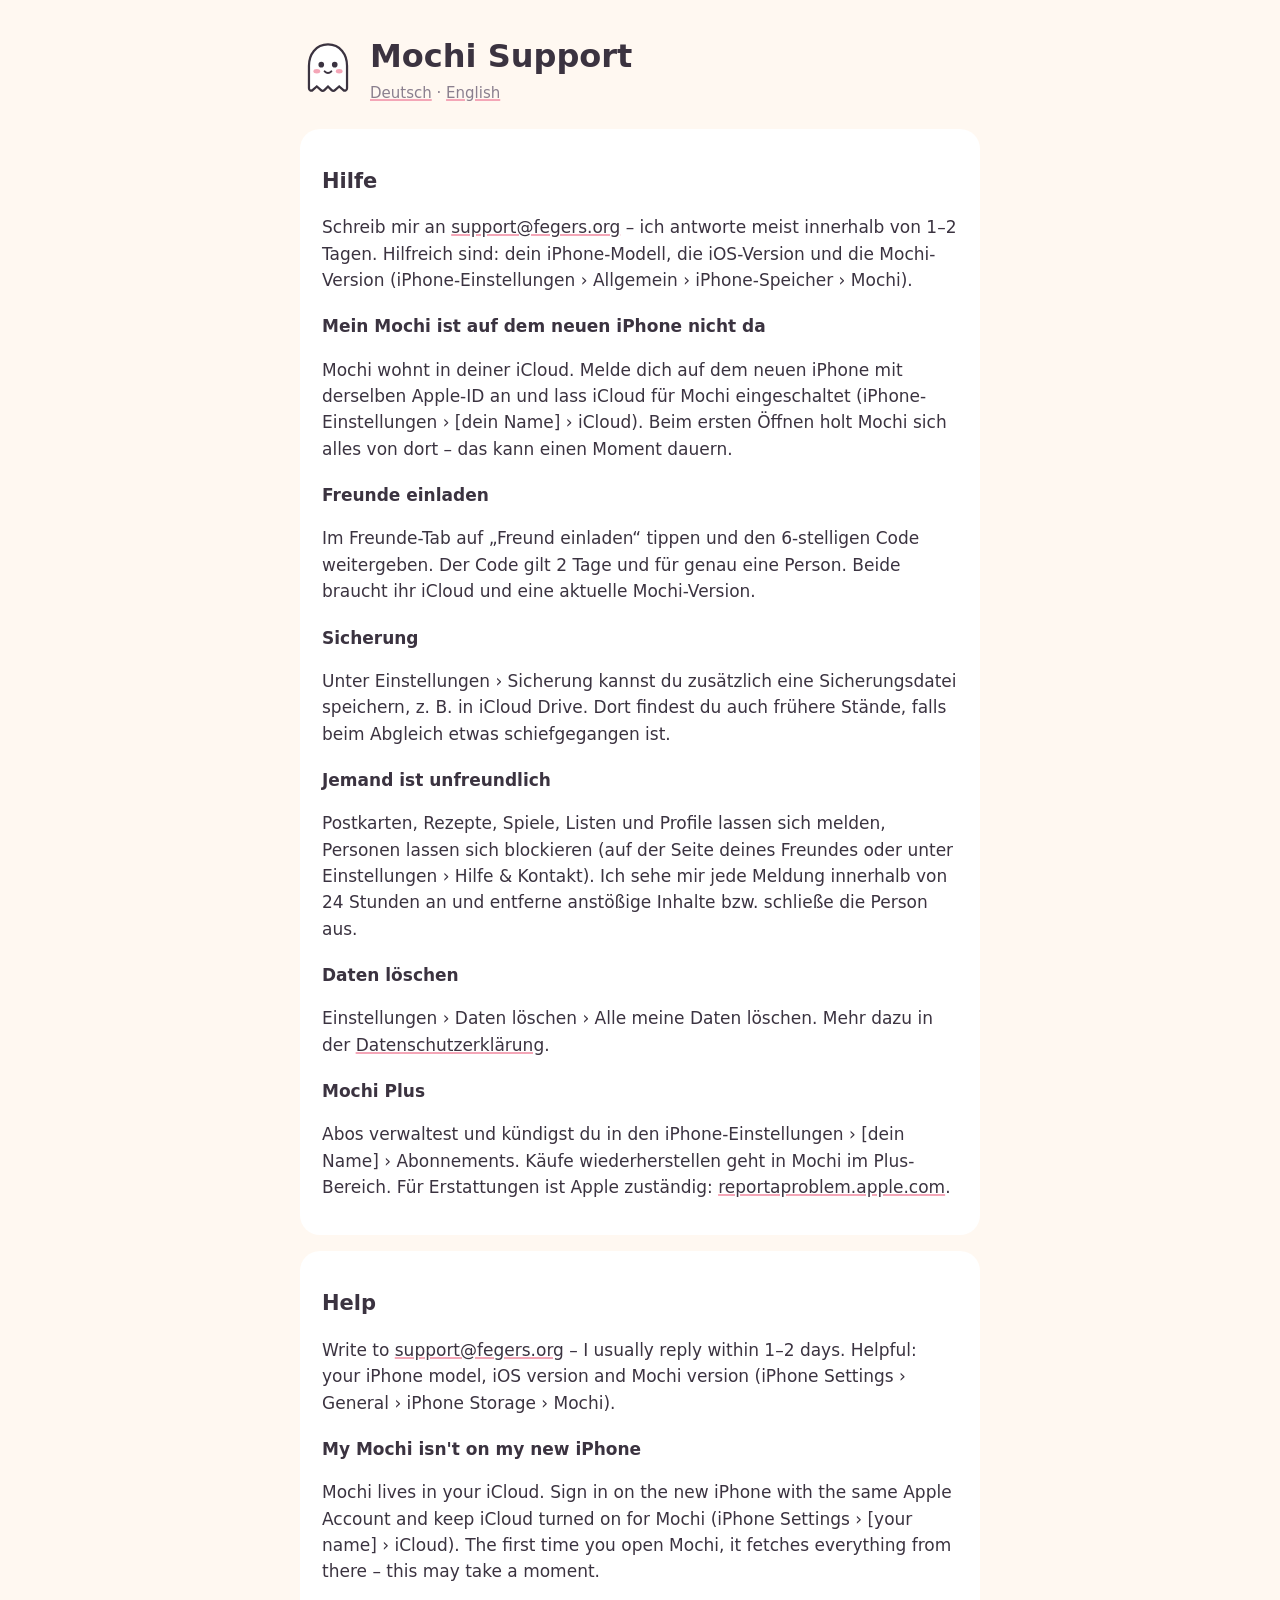
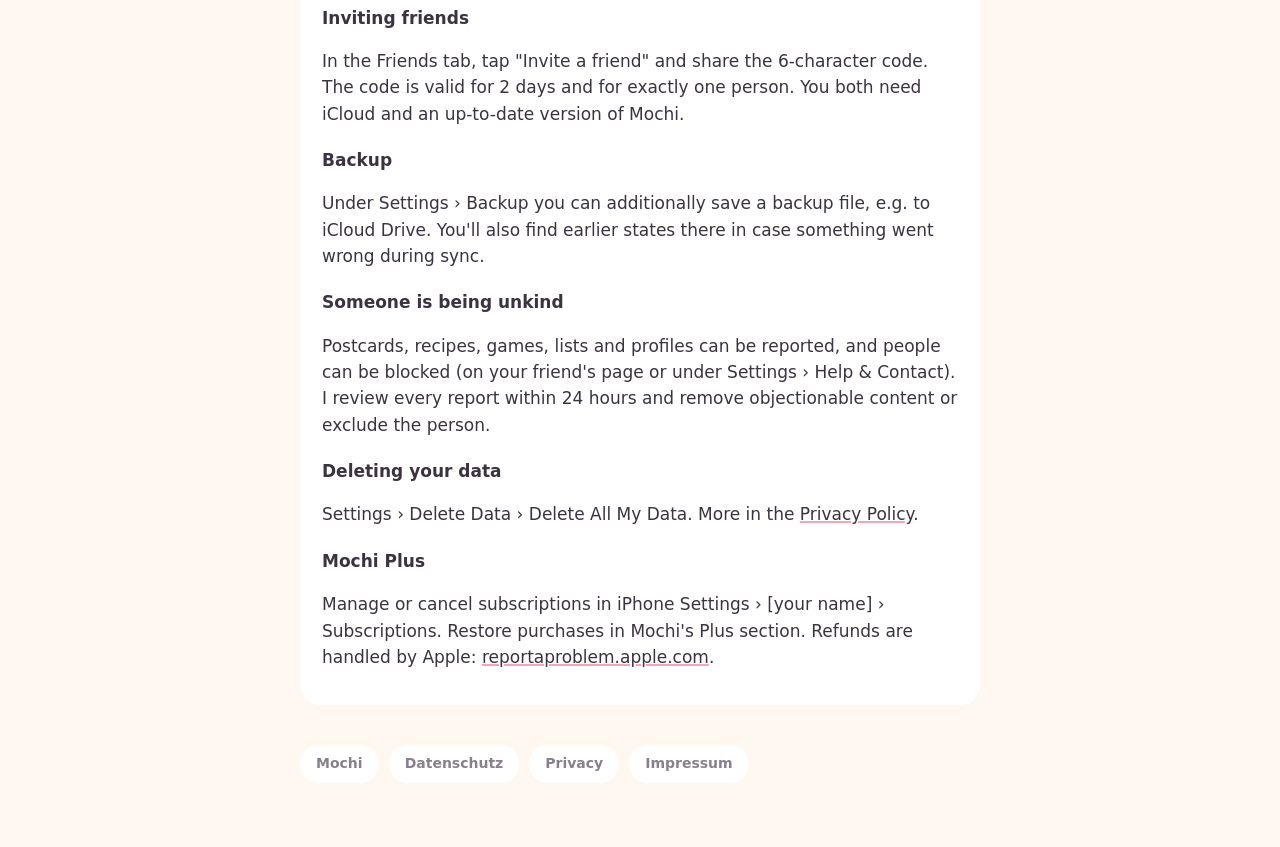
==== support.html @ b507d861 "Seiten für Datenschutz, Support und Impressum Co-Authored-By: Claude Opus 5.5 <noreply@anthropic.com" ====
<!DOCTYPE html>
<html lang="de">
<head>
<meta charset="utf-8">
<meta name="viewport" content="width=device-width, initial-scale=1">
<title>Mochi – Support</title>
<link rel="stylesheet" href="style.css">
</head>
<body>
<main>
<header>
  <img src="ghost.svg" width="56" height="56" alt="">
  <div>
    <h1>Mochi Support</h1>
    <div class="muted"><a href="#de">Deutsch</a> · <a href="#en">English</a></div>
  </div>
</header>

<section id="de">
<h2>Hilfe</h2>
<p>Schreib mir an <a href="mailto:support@fegers.org">support@fegers.org</a> – ich antworte meist innerhalb
von 1–2 Tagen. Hilfreich sind: dein iPhone-Modell, die iOS-Version und die Mochi-Version
(iPhone-Einstellungen › Allgemein › iPhone-Speicher › Mochi).</p>

<h3>Mein Mochi ist auf dem neuen iPhone nicht da</h3>
<p>Mochi wohnt in deiner iCloud. Melde dich auf dem neuen iPhone mit derselben Apple-ID an und lass iCloud
für Mochi eingeschaltet (iPhone-Einstellungen › [dein Name] › iCloud). Beim ersten Öffnen holt Mochi sich alles
von dort – das kann einen Moment dauern.</p>

<h3>Freunde einladen</h3>
<p>Im Freunde-Tab auf „Freund einladen“ tippen und den 6-stelligen Code weitergeben. Der Code gilt 2 Tage und für genau
eine Person. Beide braucht ihr iCloud und eine aktuelle Mochi-Version.</p>

<h3>Sicherung</h3>
<p>Unter Einstellungen › Sicherung kannst du zusätzlich eine Sicherungsdatei speichern, z. B. in iCloud Drive.
Dort findest du auch frühere Stände, falls beim Abgleich etwas schiefgegangen ist.</p>

<h3>Jemand ist unfreundlich</h3>
<p>Postkarten, Rezepte, Spiele, Listen und Profile lassen sich melden, Personen lassen sich blockieren (auf der
Seite deines Freundes oder unter Einstellungen › Hilfe &amp; Kontakt). Ich sehe mir jede Meldung innerhalb von
24 Stunden an und entferne anstößige Inhalte bzw. schließe die Person aus.</p>

<h3>Daten löschen</h3>
<p>Einstellungen › Daten löschen › Alle meine Daten löschen. Mehr dazu in der
<a href="datenschutz.html">Datenschutzerklärung</a>.</p>

<h3>Mochi Plus</h3>
<p>Abos verwaltest und kündigst du in den iPhone-Einstellungen › [dein Name] › Abonnements. Käufe wiederherstellen
geht in Mochi im Plus-Bereich. Für Erstattungen ist Apple zuständig:
<a href="https://reportaproblem.apple.com">reportaproblem.apple.com</a>.</p>
</section>

<section id="en">
<h2>Help</h2>
<p>Write to <a href="mailto:support@fegers.org">support@fegers.org</a> – I usually reply within 1–2 days.
Helpful: your iPhone model, iOS version and Mochi version
(iPhone Settings › General › iPhone Storage › Mochi).</p>

<h3>My Mochi isn't on my new iPhone</h3>
<p>Mochi lives in your iCloud. Sign in on the new iPhone with the same Apple Account and keep iCloud turned on
for Mochi (iPhone Settings › [your name] › iCloud). The first time you open Mochi, it fetches everything from
there – this may take a moment.</p>

<h3>Inviting friends</h3>
<p>In the Friends tab, tap "Invite a friend" and share the 6-character code. The code is valid for 2 days and for exactly
one person. You both need iCloud and an up-to-date version of Mochi.</p>

<h3>Backup</h3>
<p>Under Settings › Backup you can additionally save a backup file, e.g. to iCloud Drive. You'll also find
earlier states there in case something went wrong during sync.</p>

<h3>Someone is being unkind</h3>
<p>Postcards, recipes, games, lists and profiles can be reported, and people can be blocked (on your friend's
page or under Settings › Help &amp; Contact). I review every report within 24 hours and remove objectionable
content or exclude the person.</p>

<h3>Deleting your data</h3>
<p>Settings › Delete Data › Delete All My Data. More in the <a href="privacy.html">Privacy Policy</a>.</p>

<h3>Mochi Plus</h3>
<p>Manage or cancel subscriptions in iPhone Settings › [your name] › Subscriptions. Restore purchases in Mochi's
Plus section. Refunds are handled by Apple: <a href="https://reportaproblem.apple.com">reportaproblem.apple.com</a>.</p>
</section>

<footer>
  <nav><a href="index.html">Mochi</a><a href="datenschutz.html">Datenschutz</a><a href="privacy.html">Privacy</a><a href="impressum.html">Impressum</a></nav>
</footer>
</main>
</body>
</html>
---- style.css ----
/* Mochi – schlichte Seiten für Datenschutz, Support und Impressum */
:root {
  --bg: #FFF8F1;
  --card: #FFFFFF;
  --text: #3B3340;
  --muted: #8A7F8E;
  --accent: #F4A6B7;
}
@media (prefers-color-scheme: dark) {
  :root { --bg: #1E1B22; --card: #2A2630; --text: #F3EDF5; --muted: #A79FAD; --accent: #F4A6B7; }
}
* { box-sizing: border-box; }
body {
  margin: 0; background: var(--bg); color: var(--text);
  font: 17px/1.55 ui-rounded, -apple-system, "SF Pro Rounded", system-ui, sans-serif;
}
main { max-width: 720px; margin: 0 auto; padding: 32px 20px 64px; }
header { display: flex; align-items: center; gap: 14px; margin-bottom: 24px; }
header svg { width: 56px; height: 56px; flex: none; }
h1 { font-size: 32px; margin: 0; }
h2 { font-size: 21px; margin: 32px 0 8px; }
h3 { font-size: 17px; margin: 20px 0 4px; }
section { background: var(--card); border-radius: 20px; padding: 4px 22px 18px; margin: 16px 0; }
a { color: inherit; text-decoration-color: var(--accent); text-decoration-thickness: 2px; }
.muted { color: var(--muted); font-size: 15px; }
nav { display: flex; flex-wrap: wrap; gap: 10px; margin: 8px 0 0; }
nav a { background: var(--card); padding: 8px 16px; border-radius: 999px; text-decoration: none; font-weight: 600; }
table { border-collapse: collapse; width: 100%; font-size: 15px; }
td, th { text-align: left; vertical-align: top; padding: 6px 8px 6px 0; border-bottom: 1px solid rgba(128,128,128,.2); }
footer { margin-top: 40px; font-size: 14px; color: var(--muted); }
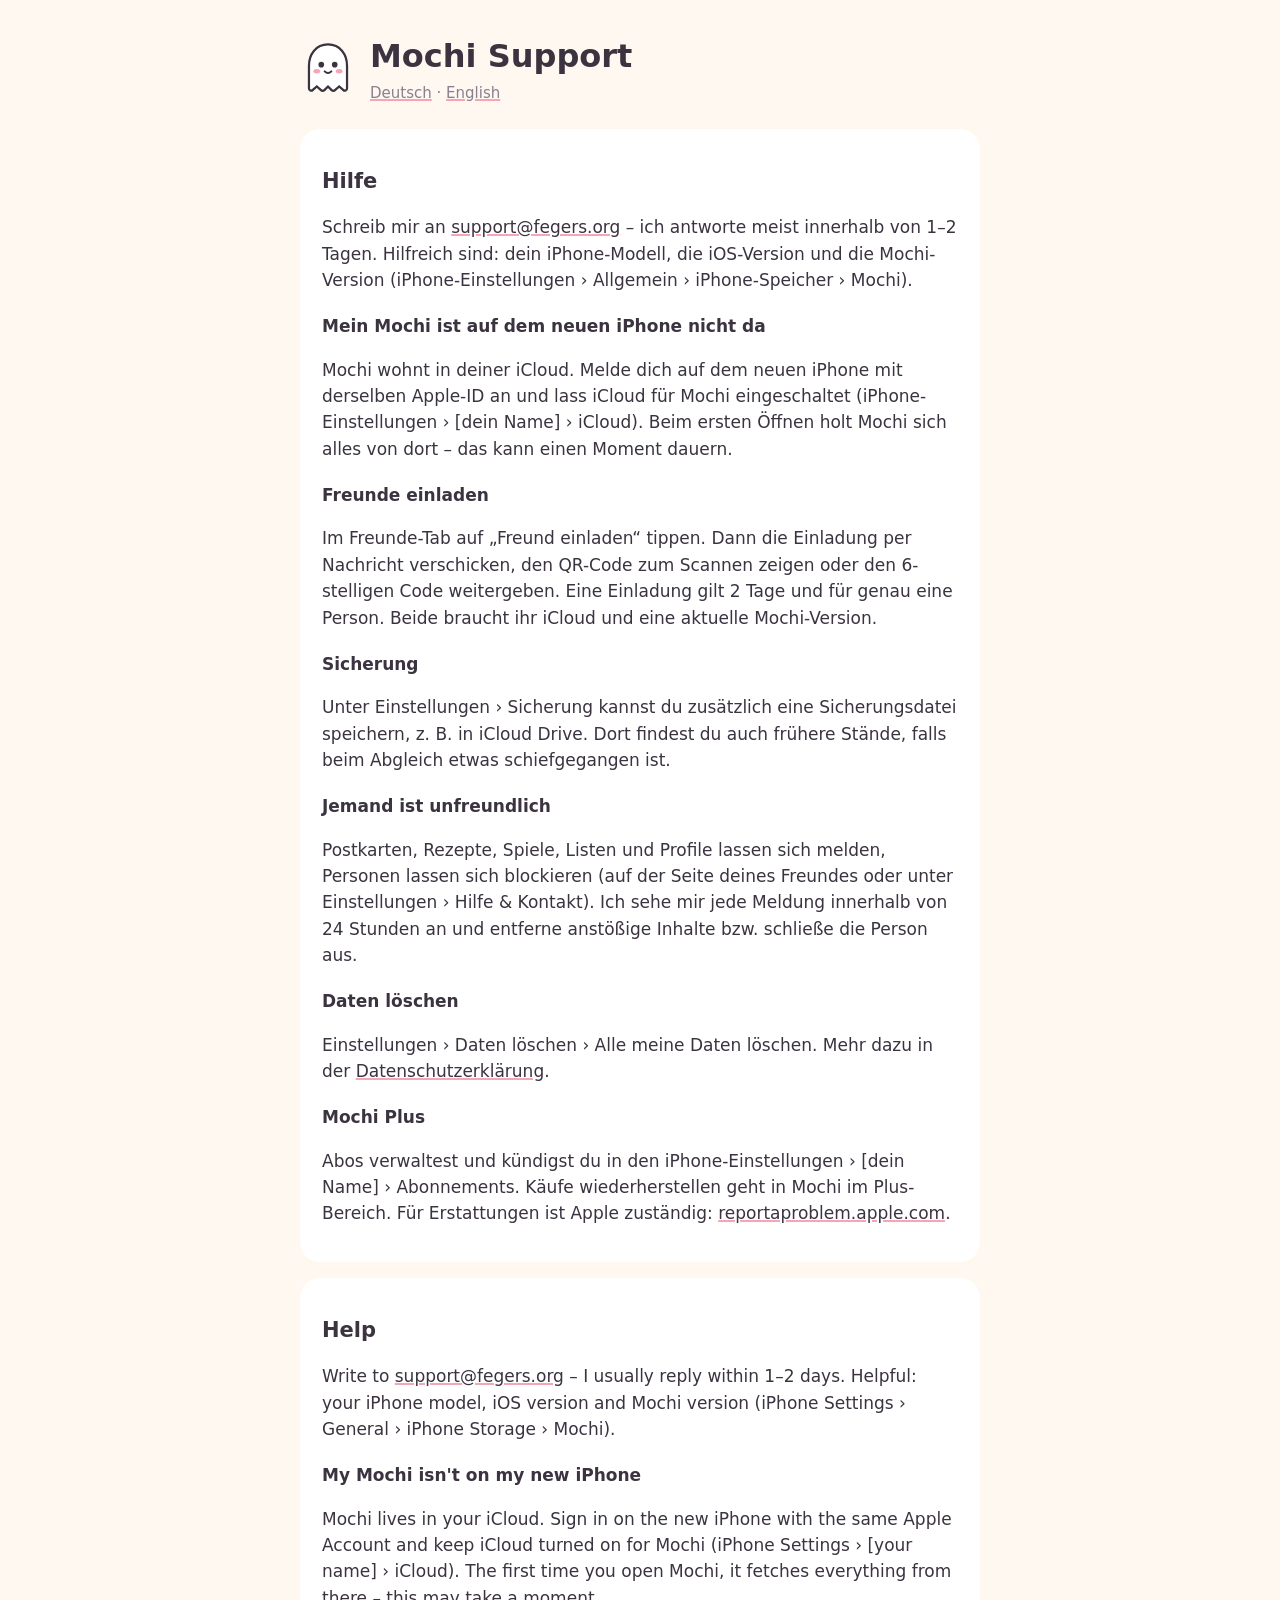
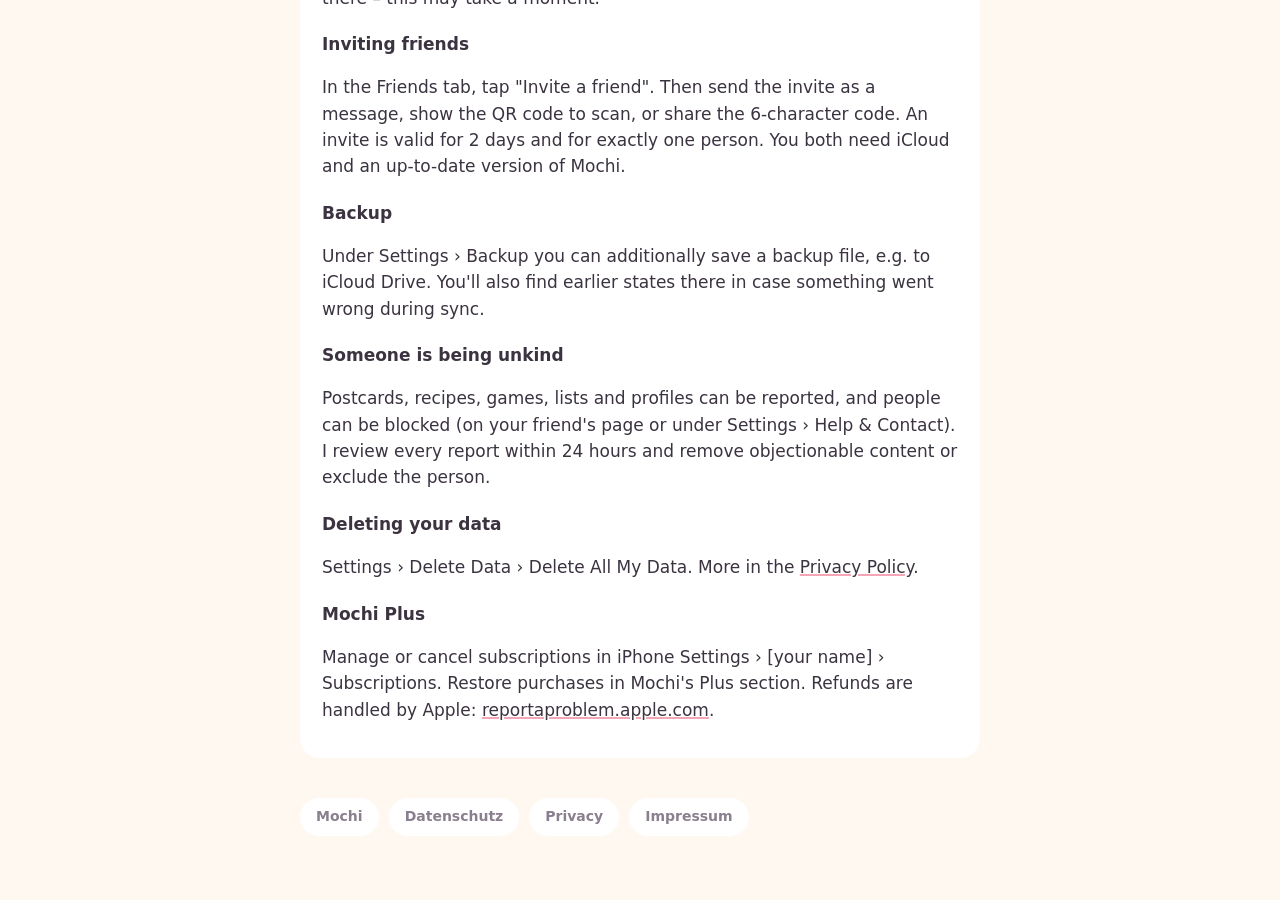
==== commit 8097f8d9: "Einladungsseite für Freunde, Support-Seite aktualisiert Co-Authored-By: Claude Opus 5.5 <noreply@ant" ====
--- a/support.html
+++ b/support.html
@@ -28,8 +28,9 @@
 von dort – das kann einen Moment dauern.</p>
 
 <h3>Freunde einladen</h3>
-<p>Im Freunde-Tab auf „Freund einladen“ tippen und den 6-stelligen Code weitergeben. Der Code gilt 2 Tage und für genau
-eine Person. Beide braucht ihr iCloud und eine aktuelle Mochi-Version.</p>
+<p>Im Freunde-Tab auf „Freund einladen“ tippen. Dann die Einladung per Nachricht verschicken, den QR-Code zum Scannen
+zeigen oder den 6-stelligen Code weitergeben. Eine Einladung gilt 2 Tage und für genau eine Person. Beide braucht ihr
+iCloud und eine aktuelle Mochi-Version.</p>
 
 <h3>Sicherung</h3>
 <p>Unter Einstellungen › Sicherung kannst du zusätzlich eine Sicherungsdatei speichern, z. B. in iCloud Drive.
@@ -62,8 +63,9 @@
 there – this may take a moment.</p>
 
 <h3>Inviting friends</h3>
-<p>In the Friends tab, tap "Invite a friend" and share the 6-character code. The code is valid for 2 days and for exactly
-one person. You both need iCloud and an up-to-date version of Mochi.</p>
+<p>In the Friends tab, tap "Invite a friend". Then send the invite as a message, show the QR code to scan, or share the
+6-character code. An invite is valid for 2 days and for exactly one person. You both need iCloud and an up-to-date
+version of Mochi.</p>
 
 <h3>Backup</h3>
 <p>Under Settings › Backup you can additionally save a backup file, e.g. to iCloud Drive. You'll also find
